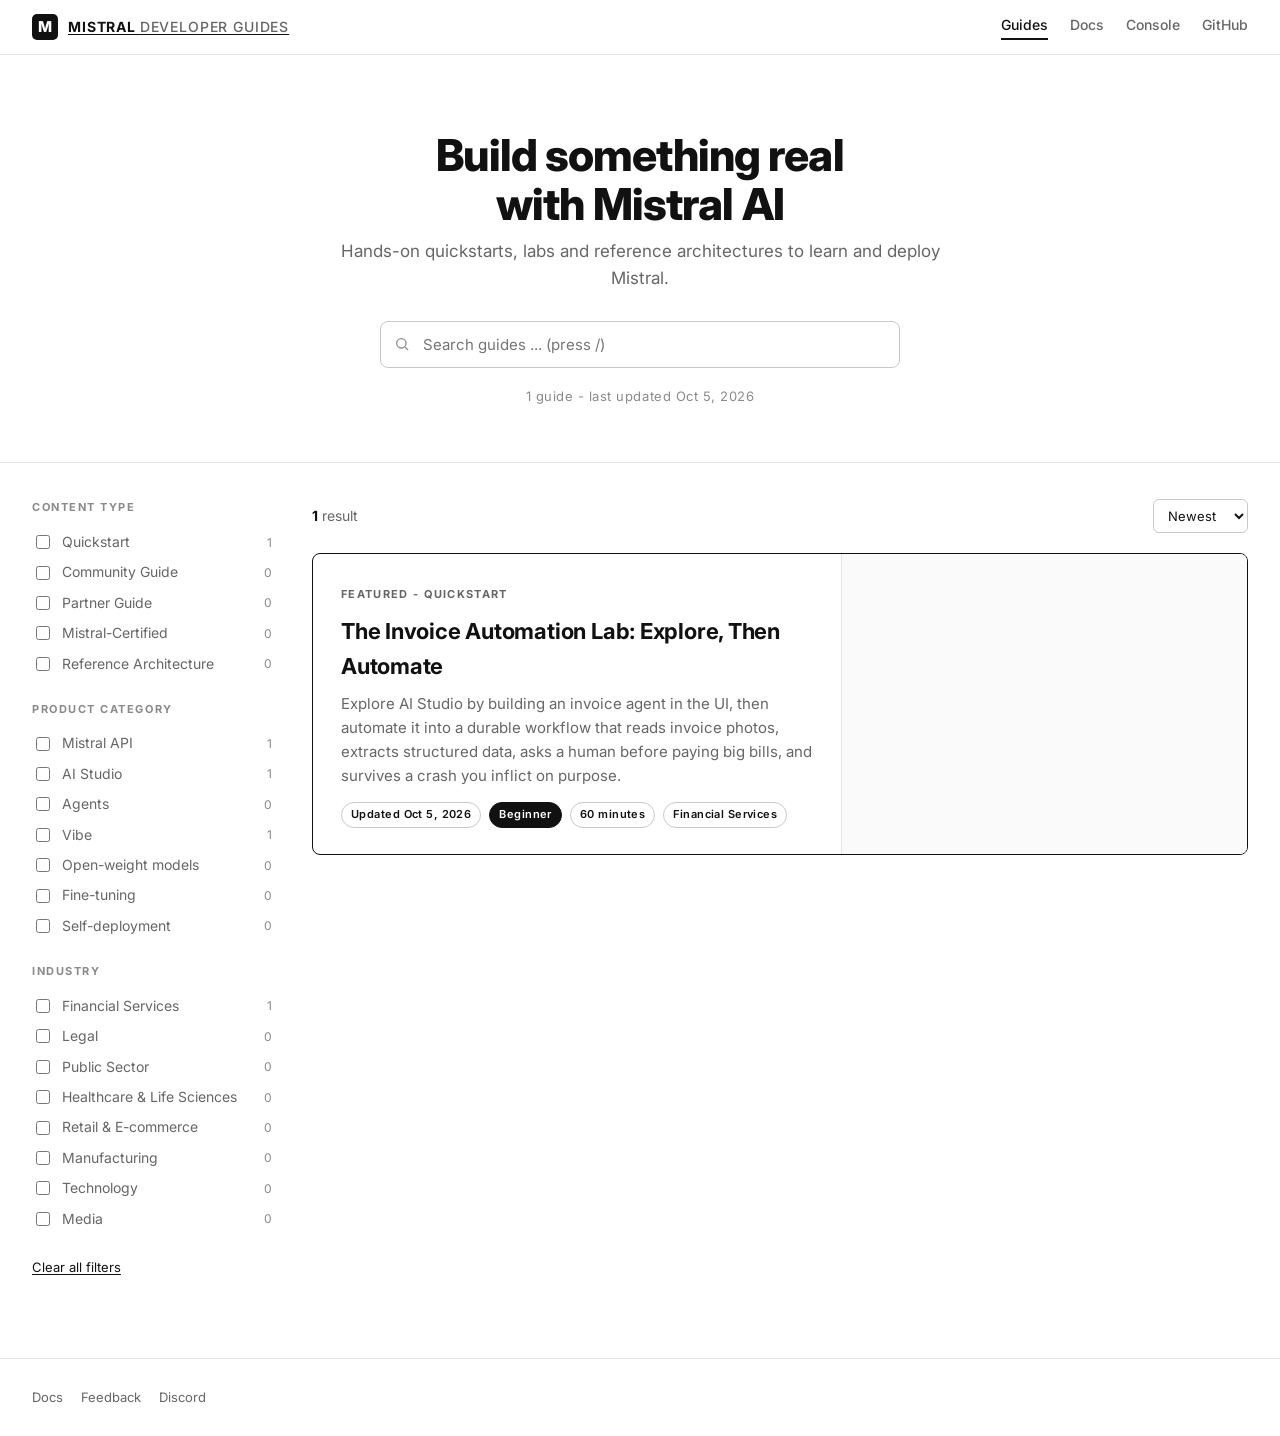
==== docs/index.html @ 0e21fa6f "Add SEO groundwork for Google indexing - Generate a static reader page per guide at guides/<id>/ wit" ====
<!DOCTYPE html>
<html lang="en">
<head>
<meta charset="utf-8">
<meta name="viewport" content="width=device-width, initial-scale=1">
<title>Mistral Developer Guides</title>
<meta name="description" content="Hands-on quickstarts, labs and reference architectures to learn and deploy Mistral.">
<link rel="preconnect" href="https://fonts.googleapis.com">
<link rel="stylesheet" href="https://fonts.googleapis.com/css2?family=Inter:wght@400;500;600;700;800&display=swap">
<link rel="stylesheet" href="./assets/site.css?v=4">
</head>
<body>

<header class="topbar">
  <a class="brand" href="./index.html">
    <span class="brand-mark">M</span>
    <span class="brand-name">MISTRAL <em>DEVELOPER GUIDES</em></span>
  </a>
  <nav>
    <a class="active" href="./index.html">Guides</a>
    <a href="https://docs.mistral.ai" target="_blank" rel="noopener">Docs</a>
    <a href="https://console.mistral.ai" target="_blank" rel="noopener">Console</a>
    <a href="https://github.com/vinitshetty/mistral-devguides" target="_blank" rel="noopener">GitHub</a>
  </nav>
</header>

<section class="hero">
  <h1>Build something real<br>with <span class="accent">Mistral AI</span></h1>
  <p>Hands-on quickstarts, labs and reference architectures to learn and deploy Mistral.</p>
  <div class="search-wrap">
    <svg width="16" height="16" viewBox="0 0 24 24" fill="none" stroke="currentColor" stroke-width="2"><circle cx="11" cy="11" r="7"/><path d="M21 21l-4.3-4.3"/></svg>
    <input id="search" type="text" placeholder="Search guides ... (press /)" autocomplete="off" spellcheck="false">
  </div>
  <div class="hero-meta" id="stats"></div>
</section>

<main class="layout">
  <aside class="filters" id="filters"></aside>
  <section>
    <div class="catalog-head">
      <span class="count" id="results-count"></span>
      <select id="sort" aria-label="Sort guides">
        <option value="newest">Newest</option>
        <option value="az">Title A-Z</option>
        <option value="za">Title Z-A</option>
      </select>
    </div>
    <div class="featured" id="featured"></div>
    <div class="grid" id="grid"></div>
    <div class="empty" id="empty" hidden>No guides match your filters. Try clearing them.</div>
  </section>
</main>

<footer>
  <nav>
    <a href="https://docs.mistral.ai">Docs</a>
    <a href="https://github.com/vinitshetty/mistral-devguides/issues">Feedback</a>
    <a href="https://discord.com/invite/mistralai">Discord</a>
  </nav>
</footer>

<script src="./assets/site.js?v=5"></script>
</body>
</html>
---- docs/assets/site.css ----
:root {
  --bg: #ffffff;
  --surface: #fafafa;
  --surface-2: #f2f2f2;
  --border: #e5e5e5;
  --border-strong: #c9c9c9;
  --text: #111111;
  --text-muted: #666666;
  --text-faint: #8a8a8a;
  --radius: 8px;
  --font: "Inter", -apple-system, BlinkMacSystemFont, "Segoe UI", Helvetica, Arial, sans-serif;
  --mono: "SFMono-Regular", ui-monospace, "JetBrains Mono", Menlo, Consolas, monospace;
}

* { box-sizing: border-box; }
html { scroll-behavior: smooth; }
body {
  margin: 0;
  background: var(--bg);
  color: var(--text);
  font-family: var(--font);
  font-size: 16px;
  line-height: 1.6;
  -webkit-font-smoothing: antialiased;
}
a { color: var(--text); text-decoration: underline; text-underline-offset: 2px; }
a:hover { color: var(--text-muted); }
img { max-width: 100%; }

/* ---------- top bar ---------- */
.topbar {
  position: sticky; top: 0; z-index: 50;
  display: flex; align-items: center; justify-content: space-between;
  gap: 16px; padding: 14px 32px;
  background: rgba(255, 255, 255, 0.92);
  backdrop-filter: blur(8px);
  border-bottom: 1px solid var(--border);
}
.brand { display: flex; align-items: center; gap: 10px; }
.brand:hover { text-decoration: none; }
.brand-mark {
  width: 26px; height: 26px; border-radius: 5px;
  background: #111;
  display: inline-flex; align-items: center; justify-content: center;
  color: #fff; font-weight: 800; font-size: 15px;
}
.brand-name { color: var(--text); font-weight: 700; letter-spacing: 0.06em; font-size: 14px; }
.brand-name em { font-style: normal; color: var(--text-muted); font-weight: 500; }
.topbar nav { display: flex; gap: 22px; }
.topbar nav a {
  color: var(--text-muted); font-size: 14px; font-weight: 500;
  text-decoration: none; padding-bottom: 2px; border-bottom: 2px solid transparent;
}
.topbar nav a:hover { color: var(--text); }
.topbar nav a.active { color: var(--text); border-bottom-color: #111; }
.reader-actions { display: flex; gap: 10px; align-items: center; }

/* ---------- buttons ---------- */
.btn {
  display: inline-flex; align-items: center; gap: 6px;
  padding: 7px 14px; border-radius: 6px; border: 1px solid #111;
  background: #fff; color: #111;
  font-size: 13px; font-weight: 600; cursor: pointer; white-space: nowrap;
  text-decoration: none;
}
.btn:hover { background: var(--surface-2); text-decoration: none; }
.btn.accent { background: #111; border-color: #111; color: #fff; }
.btn.accent:hover { background: #000; }

/* ---------- hero ---------- */
.hero {
  padding: 76px 32px 56px;
  text-align: center;
  border-bottom: 1px solid var(--border);
}
.hero h1 { margin: 0 0 10px; font-size: clamp(30px, 5vw, 44px); letter-spacing: -0.02em; line-height: 1.1; font-weight: 800; }
.hero p { margin: 0 auto; max-width: 620px; color: var(--text-muted); font-size: 17px; }
.search-wrap { position: relative; max-width: 520px; margin: 28px auto 0; }
.search-wrap svg {
  position: absolute; left: 14px; top: 50%; transform: translateY(-50%);
  color: var(--text-faint);
}
#search {
  width: 100%; padding: 13px 16px 13px 42px;
  background: #fff; border: 1px solid var(--border-strong); border-radius: 8px;
  color: var(--text); font-size: 15px; outline: none; font-family: var(--font);
}
#search:focus { border-color: #111; }
.hero-meta { margin-top: 18px; color: var(--text-faint); font-size: 13px; letter-spacing: 0.04em; }

/* ---------- catalog layout ---------- */
.layout { display: grid; grid-template-columns: 240px 1fr; gap: 40px; padding: 36px 32px 80px; max-width: 1280px; margin: 0 auto; }
@media (max-width: 900px) { .layout { grid-template-columns: 1fr; } }

.filters { font-size: 14px; }
.filters h4 {
  margin: 0 0 10px; font-size: 11px; letter-spacing: 0.14em;
  color: var(--text-faint); text-transform: uppercase;
}
.facet { margin-bottom: 22px; }
.facet label {
  display: flex; align-items: center; gap: 9px;
  padding: 4px 0; color: var(--text-muted); cursor: pointer; user-select: none;
}
.facet label:hover { color: var(--text); }
.facet input { accent-color: #111; width: 14px; height: 14px; }
.facet .count { margin-left: auto; color: var(--text-faint); font-size: 12px; }
.filters .clear { color: var(--text); font-size: 13px; cursor: pointer; background: none; border: none; padding: 0; font-family: var(--font); text-decoration: underline; text-underline-offset: 2px; }

.catalog-head { display: flex; align-items: center; justify-content: space-between; margin-bottom: 20px; }
.catalog-head .count { color: var(--text-muted); font-size: 14px; }
.catalog-head .count strong { color: var(--text); }
#sort {
  background: #fff; color: var(--text); border: 1px solid var(--border-strong);
  border-radius: 6px; padding: 7px 10px; font-size: 13px; font-family: var(--font);
}

/* ---------- featured card ---------- */
.featured {
  display: grid; grid-template-columns: 1.3fr 1fr;
  border: 1.5px solid #111; border-radius: var(--radius);
  background: #fff; overflow: hidden; margin-bottom: 28px;
}
.featured:hover { box-shadow: 4px 4px 0 0 var(--surface-2); }
@media (max-width: 760px) { .featured { grid-template-columns: 1fr; } }
.featured-body { padding: 26px 28px; }
.featured-art { background: var(--surface); display: flex; align-items: center; justify-content: center; padding: 18px; min-height: 220px; border-left: 1px solid var(--border); }
.featured-art img { max-height: 200px; }
.kicker {
  display: inline-block; font-size: 11px; font-weight: 700; letter-spacing: 0.12em;
  color: var(--text-muted); text-transform: uppercase; margin-bottom: 10px;
}
.featured-body h3 { margin: 0 0 8px; font-size: 22px; letter-spacing: -0.01em; }
.featured-body h3 a { color: var(--text); text-decoration: none; }
.featured-body h3 a:hover { text-decoration: underline; }
.featured-body p { color: var(--text-muted); margin: 0 0 14px; font-size: 15px; }
.tags { display: flex; flex-wrap: wrap; gap: 8px; }
.tag {
  font-size: 11px; font-weight: 600; letter-spacing: 0.04em;
  color: var(--text); border: 1px solid var(--border-strong);
  padding: 3px 9px; border-radius: 999px; background: #fff;
}
.tag.hot { background: #111; border-color: #111; color: #fff; }

/* ---------- guide grid ---------- */
.grid { display: grid; grid-template-columns: repeat(auto-fill, minmax(300px, 1fr)); gap: 18px; }
.card {
  position: relative; display: flex; flex-direction: column;
  background: #fff; border: 1px solid var(--border);
  border-radius: var(--radius); padding: 20px;
  transition: border-color 0.15s ease, transform 0.15s ease;
}
.card:hover { transform: translateY(-2px); border-color: #111; }
.card a.card-link { color: inherit; text-decoration: none; }
.card a.card-link:hover { text-decoration: none; }
.card .art {
  height: 120px; border-radius: 6px; margin-bottom: 14px;
  background: var(--surface);
  display: flex; align-items: center; justify-content: center; overflow: hidden;
  border: 1px solid var(--border);
}
.card .art img { max-height: 110px; }
.card h3 { margin: 6px 0 8px; font-size: 17px; line-height: 1.35; }
.card p { margin: 0 0 14px; color: var(--text-muted); font-size: 14px; flex: 1; }
.card .meta { color: var(--text-faint); font-size: 12px; display: flex; gap: 12px; margin-bottom: 10px; }
.empty {
  padding: 60px 20px; text-align: center; color: var(--text-muted);
  border: 1px dashed var(--border-strong); border-radius: var(--radius);
}

/* ---------- reader ---------- */
.progress { position: fixed; top: 0; left: 0; height: 3px; width: 0; background: #111; z-index: 99; }
.reader {
  display: grid; grid-template-columns: minmax(0, 720px) 200px; gap: 64px;
  max-width: 1060px; margin: 0 auto; padding: 48px 32px 100px;
  align-items: start;
}
@media (max-width: 1000px) { .reader { grid-template-columns: minmax(0, 1fr); } .rail { display: none; } }
.rail { position: sticky; top: 84px; font-size: 13px; }
.rail h4 { margin: 0 0 10px; font-size: 11px; letter-spacing: 0.14em; color: var(--text-faint); text-transform: uppercase; }
.rail nav { display: flex; flex-direction: column; border-left: 1px solid var(--border-strong); }
.rail nav a {
  display: block;
  color: var(--text-muted); padding: 5px 0 5px 14px; border-left: 2px solid transparent;
  margin-left: -1px; font-size: 13px; line-height: 1.4; text-decoration: none;
  white-space: nowrap; overflow: hidden; text-overflow: ellipsis;
}
.rail nav a:hover { color: var(--text); }
.rail nav a.active { color: var(--text); border-left-color: #111; font-weight: 600; }
.rail nav .toc-group > a { font-weight: 600; }
.rail nav .toc-children { display: none; }
.rail nav .toc-group.open .toc-children { display: block; }
.rail nav a.sub { padding-left: 26px; font-size: 12.5px; color: var(--text-faint); font-weight: 400; }
.rail nav a.sub:hover { color: var(--text-muted); }
.rail nav a.sub.active { color: var(--text); }
.rail-cta { margin-top: 22px; padding: 14px; border: 1px solid var(--border); border-radius: 8px; background: var(--surface); }
.rail-cta p { margin: 0 0 10px; color: var(--text-muted); font-size: 13px; }

.guide-head { margin-bottom: 30px; border-bottom: 1px solid var(--border); padding-bottom: 24px; }
.guide-head .kicker { margin-bottom: 6px; }
.guide-head h1 { margin: 0 0 10px; font-size: clamp(26px, 4vw, 34px); line-height: 1.2; letter-spacing: -0.02em; font-weight: 800; }
.guide-head .sub { color: var(--text-muted); }
.byline { color: var(--text-faint); font-size: 13px; margin-top: 12px; display: flex; gap: 14px; flex-wrap: wrap; }

/* ---------- markdown body - Medium/dev.to reading style ---------- */
.markdown-body { font-size: 17px; line-height: 1.75; color: #1a1a1a; }
.markdown-body h1 { display: none; } /* title already in guide-head */
.markdown-body h2 { margin: 48px 0 16px; font-size: 26px; letter-spacing: -0.01em; line-height: 1.3; scroll-margin-top: 90px; }
.markdown-body h3 { margin: 34px 0 10px; font-size: 20px; scroll-margin-top: 90px; }
.markdown-body h4 { margin: 26px 0 8px; font-size: 17px; }
.markdown-body p { margin: 18px 0; }
.markdown-body ul, .markdown-body ol { padding-left: 26px; margin: 18px 0; }
.markdown-body li { margin: 7px 0; }
.markdown-body li::marker { color: var(--text-faint); }
.markdown-body blockquote {
  margin: 22px 0; padding: 4px 20px; border-left: 3px solid #111;
  color: var(--text-muted); font-style: italic;
}
.markdown-body blockquote p { margin: 10px 0; }
.markdown-body blockquote strong { color: var(--text); }
.markdown-body hr { border: none; border-top: 1px solid var(--border); margin: 40px 0; }
.markdown-body img { display: block; margin: 26px auto; border: 1px solid var(--border); border-radius: 6px; background: #fff; }
.markdown-body table { border-collapse: collapse; width: 100%; margin: 22px 0; font-size: 14.5px; display: block; overflow-x: auto; }
.markdown-body th, .markdown-body td { border: 1px solid var(--border-strong); padding: 9px 13px; text-align: left; }
.markdown-body th { background: var(--surface); font-weight: 600; }
.markdown-body code:not(pre code) {
  background: var(--surface-2); color: #111;
  padding: 2px 6px; border-radius: 4px; font-size: 0.85em; font-family: var(--mono);
}
.markdown-body pre {
  position: relative; background: var(--surface);
  border: 1px solid var(--border);
  border-radius: 8px; padding: 16px; overflow-x: auto; font-size: 13.5px; line-height: 1.6;
}
.markdown-body pre code { font-family: var(--mono); color: #1a1a1a; background: none; padding: 0; }
.copy-btn {
  position: absolute; top: 8px; right: 8px;
  background: #fff; border: 1px solid var(--border-strong); color: var(--text-muted);
  font-size: 11px; padding: 3px 9px; border-radius: 5px; cursor: pointer; font-family: var(--font);
  opacity: 0; transition: opacity 0.15s;
}
.markdown-body pre:hover .copy-btn { opacity: 1; }
.copy-btn:hover { color: var(--text); border-color: #111; }

.checkpoint {
  border: 1px solid var(--border); border-left: 3px solid #111;
  background: var(--surface); border-radius: 6px; padding: 12px 16px; margin: 22px 0;
}
.checkpoint strong { color: var(--text); }

/* compact screenshot previews with lightbox */
.markdown-body figure.shot { margin: 24px 0; }
.markdown-body figure.shot .shot-link { display: block; text-align: center; cursor: zoom-in; }
.markdown-body figure.shot img {
  display: inline-block; max-height: 190px; height: auto; width: auto; max-width: 100%;
  margin: 0; border: 1px solid var(--border); border-radius: 6px;
  transition: opacity 0.15s ease;
}
.markdown-body figure.shot .shot-link:hover img { opacity: 0.82; }
.markdown-body figure.shot figcaption {
  font-size: 12px; color: var(--text-faint); text-align: center; margin-top: 5px;
}
.lightbox {
  position: fixed; inset: 0; z-index: 200; background: rgba(0, 0, 0, 0.82);
  display: flex; align-items: center; justify-content: center;
  padding: 32px; cursor: zoom-out;
}
.lightbox img { max-width: 100%; max-height: 100%; border-radius: 4px; background: #fff; }

/* grayscale syntax highlighting */
.hljs-comment, .hljs-quote { color: var(--text-faint); font-style: italic; }
.hljs-keyword, .hljs-selector-tag, .hljs-literal { font-weight: 700; }
.hljs-string, .hljs-attr, .hljs-regexp { font-style: italic; }
.hljs-title, .hljs-name, .hljs-type, .hljs-built_in, .hljs-builtin-name { font-weight: 600; }
.hljs-number, .hljs-symbol, .hljs-params { color: var(--text); }
.hljs-meta { color: var(--text-faint); }

.loading { color: var(--text-muted); padding: 60px 0; text-align: center; }
.error-box { border: 1px solid #111; background: var(--surface); border-radius: 8px; padding: 20px; margin: 40px 0; }

/* ---------- footer ---------- */
footer {
  border-top: 1px solid var(--border); padding: 28px 32px;
  display: flex; justify-content: space-between; gap: 20px; flex-wrap: wrap;
  color: var(--text-faint); font-size: 13px;
}
footer nav { display: flex; gap: 18px; }
footer a { color: var(--text-muted); text-decoration: none; }
footer a:hover { color: var(--text); text-decoration: underline; }
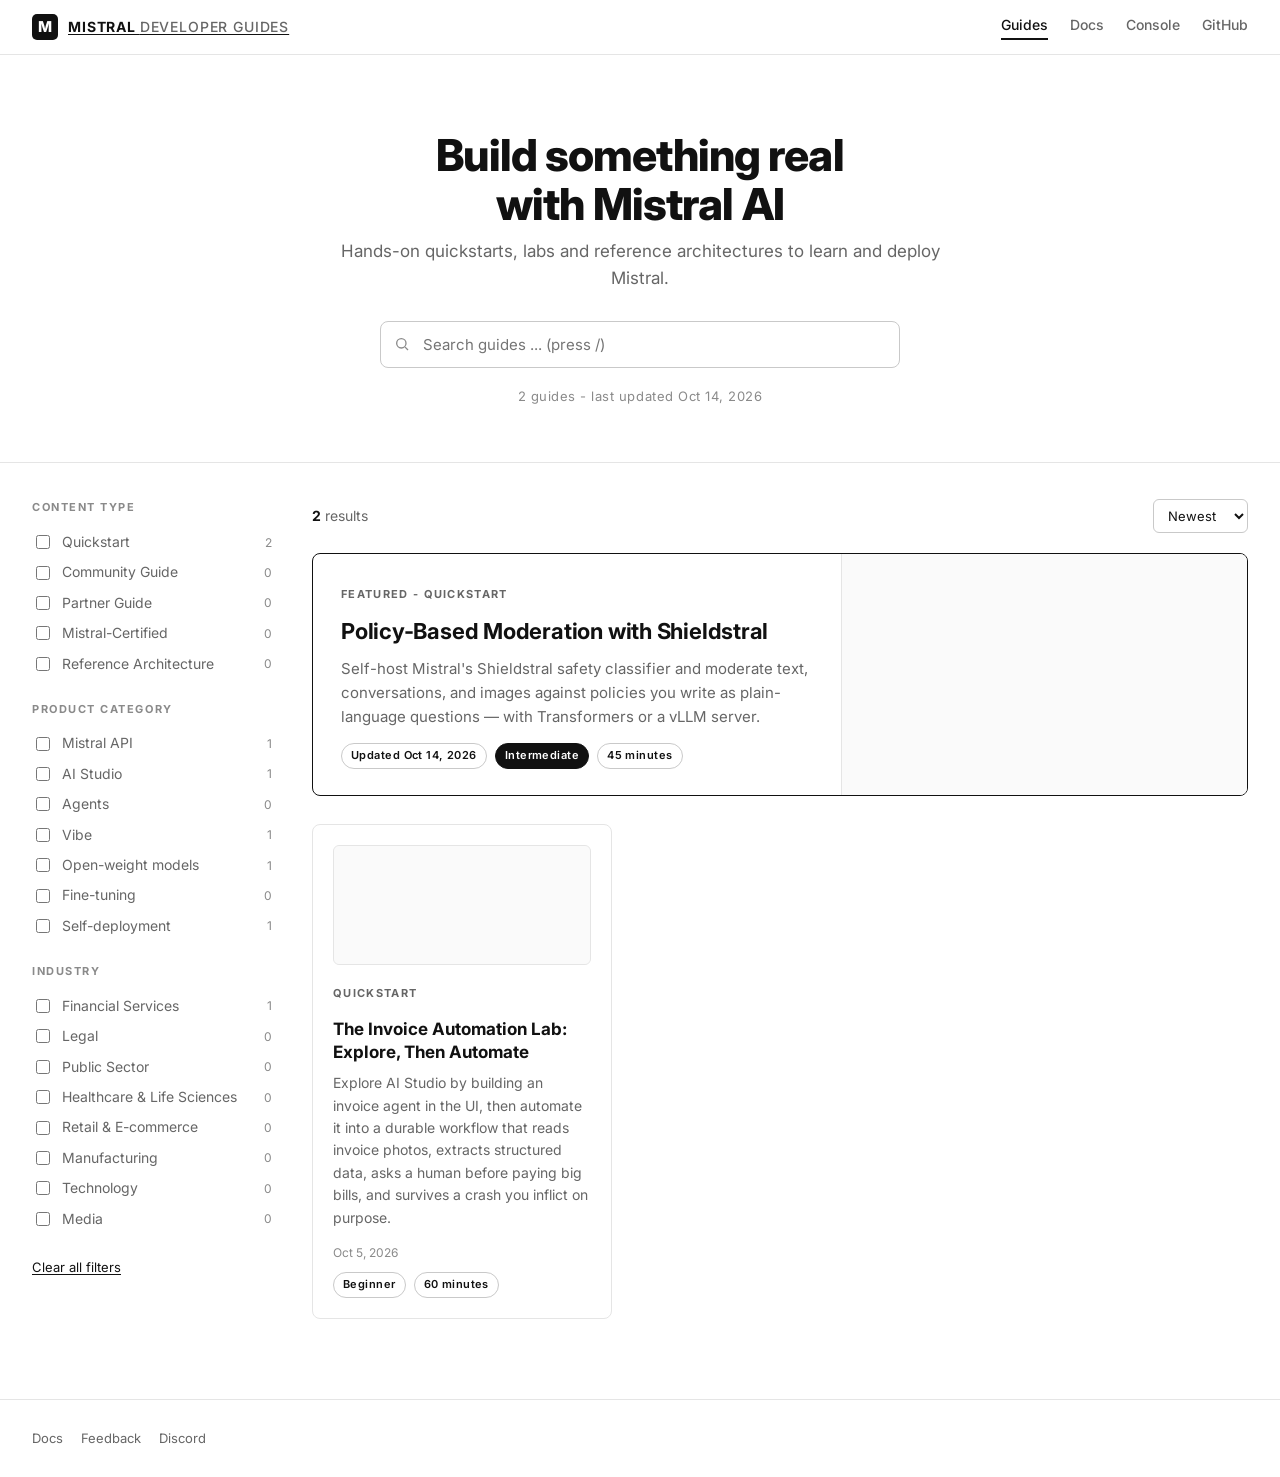
==== commit 0a5968dd: "Fix catalog card art overflow and bump CSS cache version The featured and grid card images (wide SVG" ====
--- a/docs/index.html
+++ b/docs/index.html
@@ -3,11 +3,19 @@
 <head>
 <meta charset="utf-8">
 <meta name="viewport" content="width=device-width, initial-scale=1">
+<meta name="google-site-verification" content="X-ADMK5SrG7WP8FkvODg671dufX1QKc0MJ3DNc8Nxhk" />
 <title>Mistral Developer Guides</title>
 <meta name="description" content="Hands-on quickstarts, labs and reference architectures to learn and deploy Mistral.">
+<link rel="canonical" href="https://vinitshetty.github.io/mistral-devguides/">
+<meta property="og:type" content="website">
+<meta property="og:title" content="Mistral Developer Guides">
+<meta property="og:description" content="Hands-on quickstarts, labs and reference architectures to learn and deploy Mistral.">
+<meta property="og:url" content="https://vinitshetty.github.io/mistral-devguides/">
+<script type="application/ld+json">{"@context": "https://schema.org", "@type": "WebSite", "name": "Mistral Developer Guides", "url": "https://vinitshetty.github.io/mistral-devguides/", "description": "Hands-on quickstarts, labs and reference architectures to learn and deploy Mistral."}</script>
+<link rel="icon" href="./assets/favicon.svg" type="image/svg+xml">
 <link rel="preconnect" href="https://fonts.googleapis.com">
 <link rel="stylesheet" href="https://fonts.googleapis.com/css2?family=Inter:wght@400;500;600;700;800&display=swap">
-<link rel="stylesheet" href="./assets/site.css?v=4">
+<link rel="stylesheet" href="./assets/site.css?v=6">
 </head>
 <body>
 
--- a/docs/assets/site.css
+++ b/docs/assets/site.css
@@ -125,7 +125,7 @@
 @media (max-width: 760px) { .featured { grid-template-columns: 1fr; } }
 .featured-body { padding: 26px 28px; }
 .featured-art { background: var(--surface); display: flex; align-items: center; justify-content: center; padding: 18px; min-height: 220px; border-left: 1px solid var(--border); }
-.featured-art img { max-height: 200px; }
+.featured-art img { max-height: 200px; max-width: 100%; height: auto; }
 .kicker {
   display: inline-block; font-size: 11px; font-weight: 700; letter-spacing: 0.12em;
   color: var(--text-muted); text-transform: uppercase; margin-bottom: 10px;
@@ -147,7 +147,7 @@
 .card {
   position: relative; display: flex; flex-direction: column;
   background: #fff; border: 1px solid var(--border);
-  border-radius: var(--radius); padding: 20px;
+  border-radius: var(--radius); padding: 20px; overflow: hidden;
   transition: border-color 0.15s ease, transform 0.15s ease;
 }
 .card:hover { transform: translateY(-2px); border-color: #111; }
@@ -159,7 +159,7 @@
   display: flex; align-items: center; justify-content: center; overflow: hidden;
   border: 1px solid var(--border);
 }
-.card .art img { max-height: 110px; }
+.card .art img { max-height: 110px; max-width: 100%; height: auto; }
 .card h3 { margin: 6px 0 8px; font-size: 17px; line-height: 1.35; }
 .card p { margin: 0 0 14px; color: var(--text-muted); font-size: 14px; flex: 1; }
 .card .meta { color: var(--text-faint); font-size: 12px; display: flex; gap: 12px; margin-bottom: 10px; }
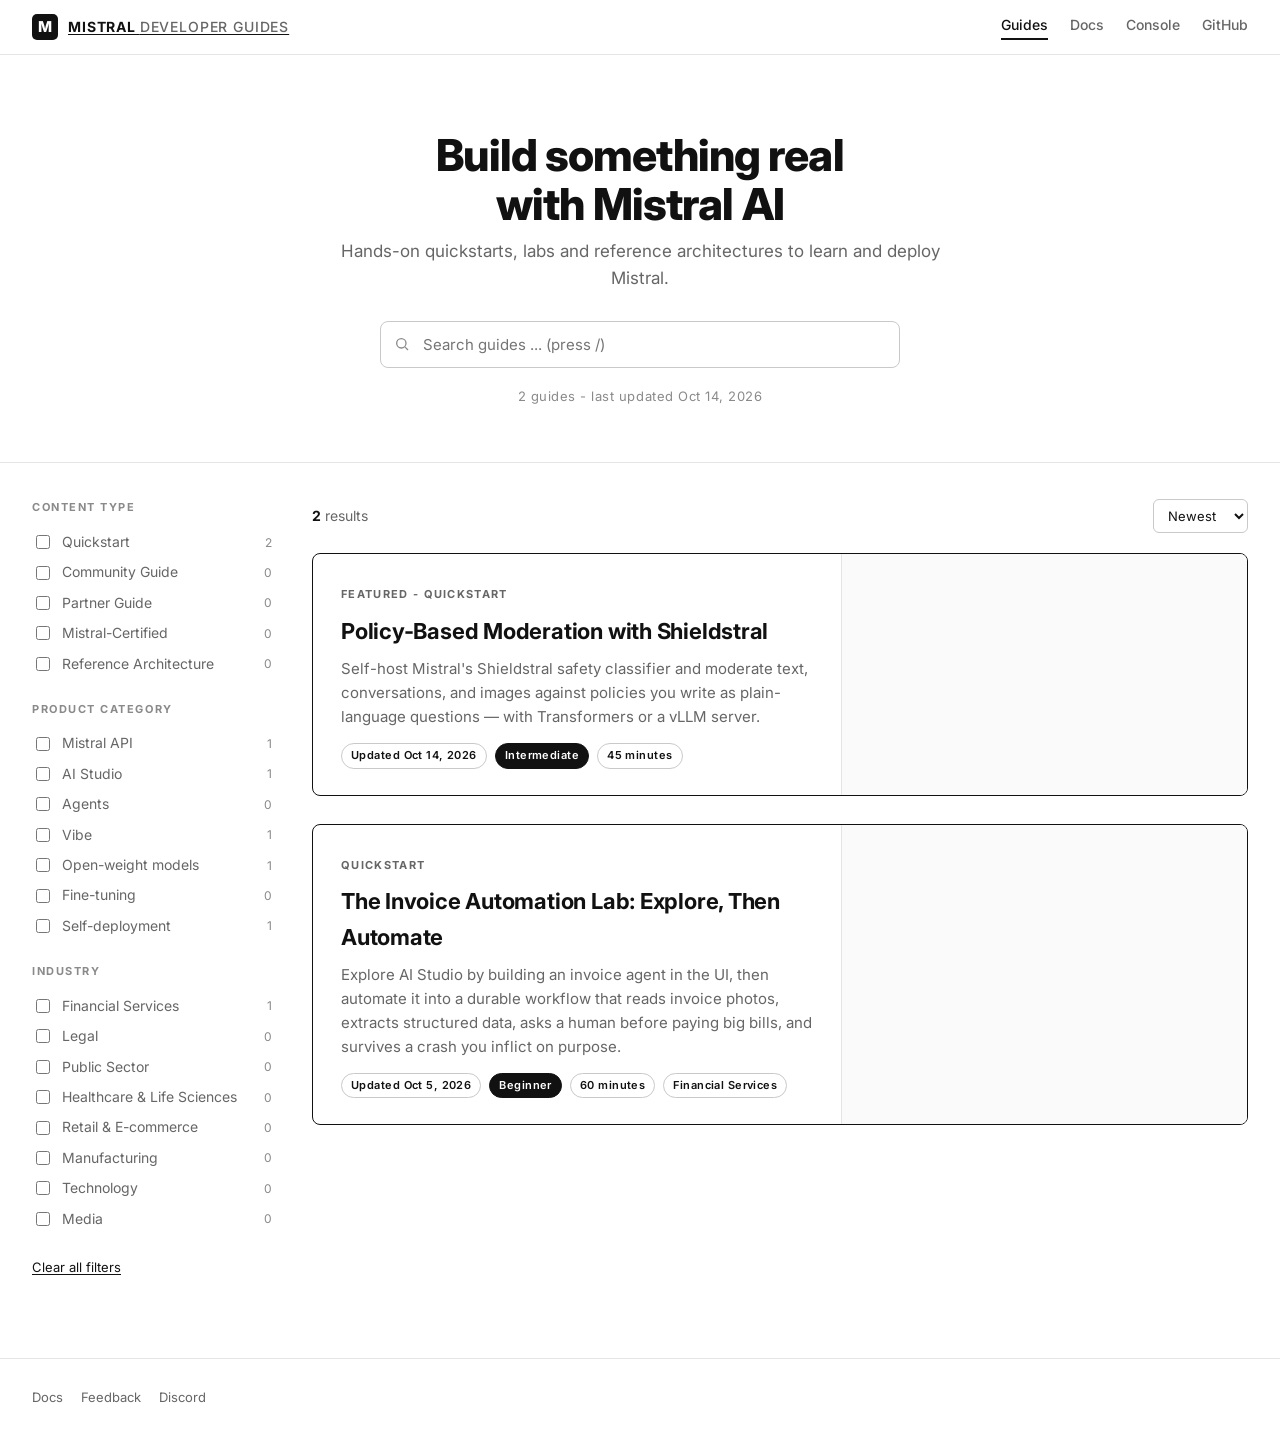
==== commit 6a26b26b: "Render every guide as a full-width horizontal featured card The catalog previously promoted only the" ====
--- a/docs/index.html
+++ b/docs/index.html
@@ -15,7 +15,7 @@
 <link rel="icon" href="./assets/favicon.svg" type="image/svg+xml">
 <link rel="preconnect" href="https://fonts.googleapis.com">
 <link rel="stylesheet" href="https://fonts.googleapis.com/css2?family=Inter:wght@400;500;600;700;800&display=swap">
-<link rel="stylesheet" href="./assets/site.css?v=6">
+<link rel="stylesheet" href="./assets/site.css?v=7">
 </head>
 <body>
 
@@ -67,6 +67,6 @@
   </nav>
 </footer>
 
-<script src="./assets/site.js?v=5"></script>
+<script src="./assets/site.js?v=6"></script>
 </body>
 </html>
--- a/docs/assets/site.css
+++ b/docs/assets/site.css
@@ -119,7 +119,7 @@
 .featured {
   display: grid; grid-template-columns: 1.3fr 1fr;
   border: 1.5px solid #111; border-radius: var(--radius);
-  background: #fff; overflow: hidden; margin-bottom: 28px;
+  background: #fff; overflow: hidden;
 }
 .featured:hover { box-shadow: 4px 4px 0 0 var(--surface-2); }
 @media (max-width: 760px) { .featured { grid-template-columns: 1fr; } }
@@ -143,7 +143,7 @@
 .tag.hot { background: #111; border-color: #111; color: #fff; }
 
 /* ---------- guide grid ---------- */
-.grid { display: grid; grid-template-columns: repeat(auto-fill, minmax(300px, 1fr)); gap: 18px; }
+.grid { display: flex; flex-direction: column; gap: 28px; }
 .card {
   position: relative; display: flex; flex-direction: column;
   background: #fff; border: 1px solid var(--border);
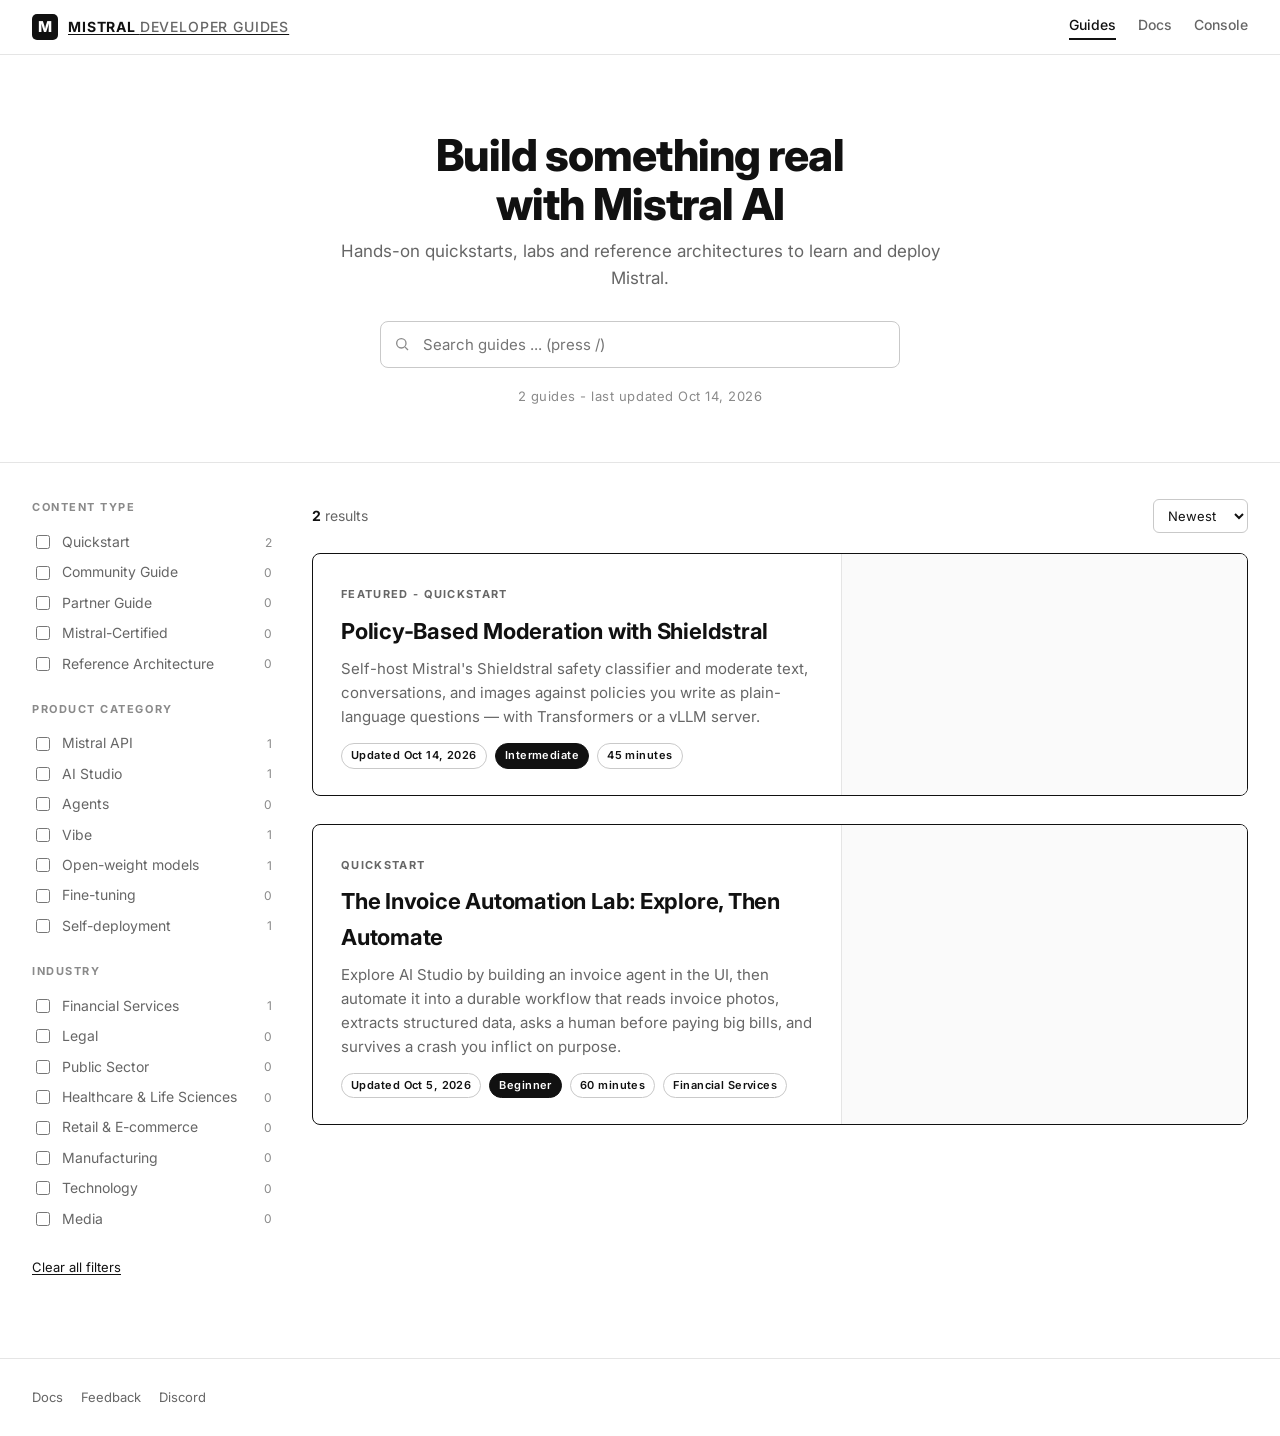
==== commit beae9967: "Remove GitHub link from top navigation bar The topbar on the catalog home page had a 'GitHub' nav it" ====
--- a/docs/index.html
+++ b/docs/index.html
@@ -15,7 +15,7 @@
 <link rel="icon" href="./assets/favicon.svg" type="image/svg+xml">
 <link rel="preconnect" href="https://fonts.googleapis.com">
 <link rel="stylesheet" href="https://fonts.googleapis.com/css2?family=Inter:wght@400;500;600;700;800&display=swap">
-<link rel="stylesheet" href="./assets/site.css?v=7">
+<link rel="stylesheet" href="./assets/site.css?v=9">
 </head>
 <body>
 
@@ -28,7 +28,6 @@
     <a class="active" href="./index.html">Guides</a>
     <a href="https://docs.mistral.ai" target="_blank" rel="noopener">Docs</a>
     <a href="https://console.mistral.ai" target="_blank" rel="noopener">Console</a>
-    <a href="https://github.com/vinitshetty/mistral-devguides" target="_blank" rel="noopener">GitHub</a>
   </nav>
 </header>
 
@@ -67,6 +66,6 @@
   </nav>
 </footer>
 
-<script src="./assets/site.js?v=6"></script>
+<script src="./assets/site.js?v=7"></script>
 </body>
 </html>
--- a/docs/assets/site.css
+++ b/docs/assets/site.css
@@ -190,6 +190,7 @@
 .rail nav .toc-group > a { font-weight: 600; }
 .rail nav .toc-children { display: none; }
 .rail nav .toc-group.open .toc-children { display: block; }
+.rail nav .toc-ungrouped { display: block; }
 .rail nav a.sub { padding-left: 26px; font-size: 12.5px; color: var(--text-faint); font-weight: 400; }
 .rail nav a.sub:hover { color: var(--text-muted); }
 .rail nav a.sub.active { color: var(--text); }
@@ -267,14 +268,22 @@
 }
 .lightbox img { max-width: 100%; max-height: 100%; border-radius: 4px; background: #fff; }
 
-/* grayscale syntax highlighting */
-.hljs-comment, .hljs-quote { color: var(--text-faint); font-style: italic; }
-.hljs-keyword, .hljs-selector-tag, .hljs-literal { font-weight: 700; }
-.hljs-string, .hljs-attr, .hljs-regexp { font-style: italic; }
-.hljs-title, .hljs-name, .hljs-type, .hljs-built_in, .hljs-builtin-name { font-weight: 600; }
-.hljs-number, .hljs-symbol, .hljs-params { color: var(--text); }
-.hljs-meta { color: var(--text-faint); }
-
+/* colorful syntax highlighting (pygments/notebook style) */
+.hljs { background: var(--surface); color: #1a1a1a; }
+.hljs-comment, .hljs-quote { color: #6a9955; font-style: italic; }
+.hljs-keyword, .hljs-selector-tag, .hljs-literal, .hljs-doctag, .hljs-meta .hljs-keyword { color: #c586c0; font-weight: 600; }
+.hljs-string, .hljs-attr, .hljs-regexp, .hljs-addition { color: #ce9178; }
+.hljs-number, .hljs-symbol, .hljs-bullet, .hljs-link { color: #b5cea8; }
+.hljs-title, .hljs-name, .hljs-type, .hljs-built_in, .hljs-builtin-name, .hljs-class .hljs-title, .hljs-title.class_, .hljs-title.function_ { color: #4ec9b0; font-weight: 600; }
+.hljs-function .hljs-title, .hljs-title.function_ { color: #dcdcaa; }
+.hljs-params { color: #9cdcfe; }
+.hljs-variable, .hljs-template-variable, .hljs-tag { color: #9cdcfe; }
+.hljs-section, .hljs-selector-id, .hljs-selector-class { color: #d7ba7d; }
+.hljs-operator, .hljs-punctuation { color: #d4d4d4; }
+.hljs-meta { color: #808080; }
+.hljs-deletion { color: #ce9178; }
+.hljs-emphasis { font-style: italic; }
+.hljs-strong { font-weight: 700; }
 .loading { color: var(--text-muted); padding: 60px 0; text-align: center; }
 .error-box { border: 1px solid #111; background: var(--surface); border-radius: 8px; padding: 20px; margin: 40px 0; }
 
